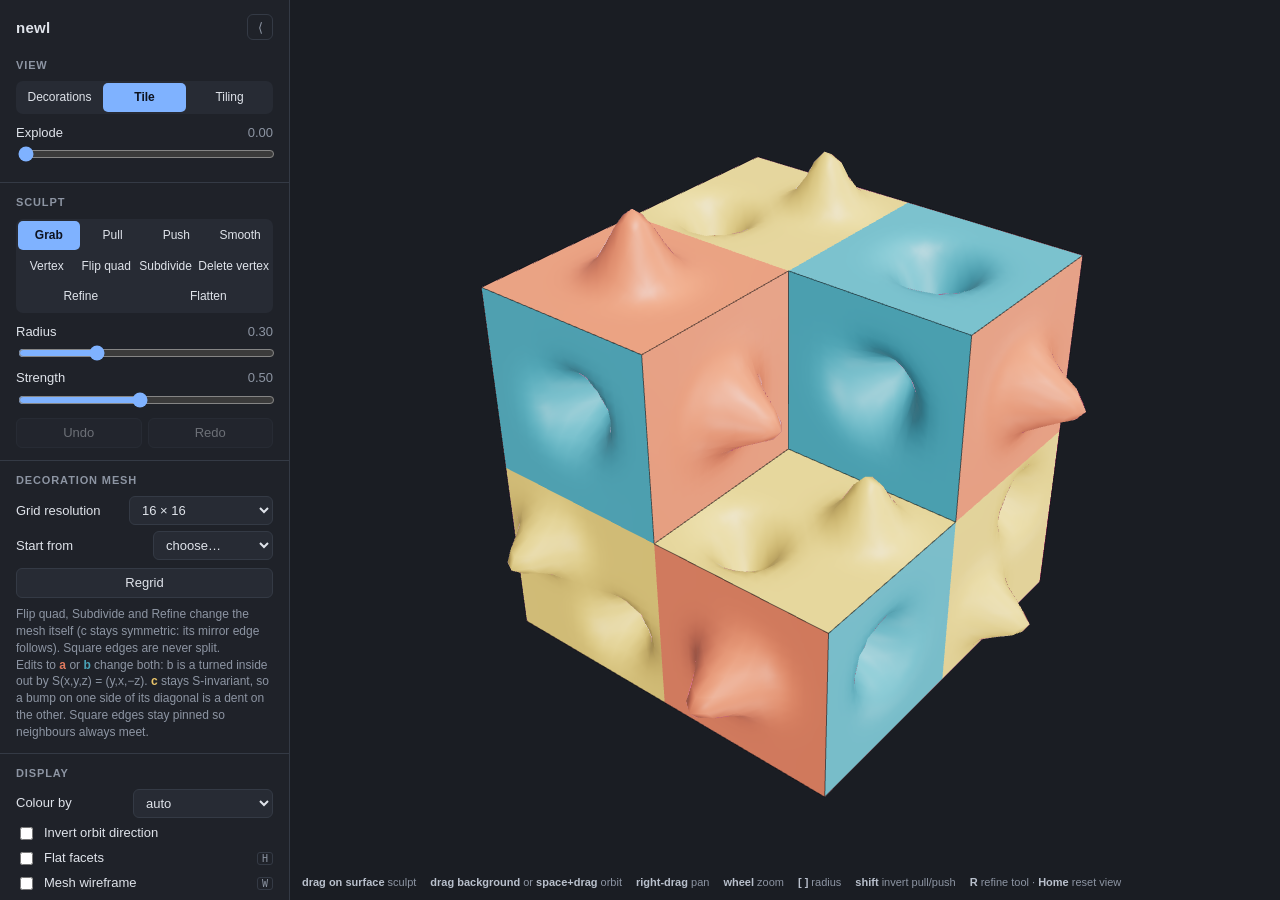
==== index.html @ 696ed571 "newl: general triangle meshes with vertex, flip, subdivide, refine and delete tools - Decorations ar" ====
<!doctype html>
<html lang="en">
<head>
<meta charset="utf-8">
<meta name="viewport" content="width=device-width, initial-scale=1">
<title>newl</title>
<link rel="stylesheet" href="css/style.css">
<script type="importmap">
{ "imports": {
  "three": "./vendor/three/three.module.js",
  "three/addons/": "./vendor/three/addons/"
} }
</script>
</head>
<body>
<div id="app">
  <aside id="panel">
    <header>
      <h1>newl</h1>
      <button id="panelToggle" class="icon" title="Hide panel">⟨</button>
    </header>

    <section>
      <h2>View</h2>
      <div class="seg" id="viewSeg">
        <button data-view="deco" title="Decorations a, b, c in their own frames (1)">Decorations</button>
        <button data-view="tile" title="One chair tile, 24 decorations (2)">Tile</button>
        <button data-view="tiling" title="Substitution applied n times (3)">Tiling</button>
      </div>
      <label class="row" id="levelRow">Substitution level <span class="val" id="levelVal"></span>
        <input type="range" id="level" min="1" max="3" step="1"></label>
      <label class="row" id="explodeRow">Explode <span class="val" id="explodeVal"></span>
        <input type="range" id="explode" min="0" max="1.5" step="0.01"></label>
      <label class="row" id="peelRow">Peel tiles away <span class="val" id="peelVal"></span>
        <input type="range" id="peel" min="0" max="0.95" step="0.01"></label>
    </section>

    <section>
      <h2>Sculpt</h2>
      <div class="seg tools" id="toolSeg">
        <button data-tool="grab" title="Grab: drag the surface around (G)">Grab</button>
        <button data-tool="pull" title="Pull: raise along the normal, hold Shift to push (P)">Pull</button>
        <button data-tool="push" title="Push: press in along the normal, hold Shift to pull (I)">Push</button>
        <button data-tool="smooth" title="Smooth: relax bumps (S)">Smooth</button>
        <button data-tool="vertex" title="Vertex: drag one vertex (V)">Vertex</button>
        <button data-tool="flip" title="Flip quad: click a triangle; it and its neighbour across the nearest edge form a quad, and the quad's diagonal is swapped (E)">Flip quad</button>
        <button data-tool="subdivide" title="Subdivide: split the clicked triangle into four (neighbours are split to match) (D)">Subdivide</button>
        <button data-tool="delvert" title="Delete vertex: remove an interior vertex and re-triangulate the hole left by its triangles (X)">Delete vertex</button>
        <button data-tool="refine" title="Refine: subdivide all triangles under the brush radius (R)">Refine</button>
        <button data-tool="flatten" title="Flatten: return toward the flat square (F)">Flatten</button>
      </div>
      <label class="row">Radius <span class="val" id="radiusVal"></span>
        <input type="range" id="radius" min="0.05" max="0.9" step="0.01"></label>
      <label class="row">Strength <span class="val" id="strengthVal"></span>
        <input type="range" id="strength" min="0.05" max="1" step="0.01"></label>
      <div class="btns">
        <button id="undo" title="Undo (⌘Z)">Undo</button>
        <button id="redo" title="Redo (⇧⌘Z)">Redo</button>
      </div>
    </section>

    <section>
      <h2>Decoration mesh</h2>
      <label class="row">Grid resolution
        <select id="res">
          <option value="2">2 × 2 (polyhedron)</option><option value="3">3 × 3</option><option value="4">4 × 4</option>
          <option value="6">6 × 6</option><option value="8">8 × 8</option><option value="12">12 × 12</option>
          <option value="16">16 × 16</option><option value="24">24 × 24</option>
          <option value="32">32 × 32</option><option value="48">48 × 48</option>
        </select></label>
      <label class="row">Start from
        <select id="preset">
          <option value="">choose…</option>
          <option value="flat">Flat</option><option value="bumps">Bumps</option>
          <option value="waves">Waves</option><option value="knob">Knob</option>
        </select></label>
      <div class="btns"><button id="regrid" title="Replace the mesh by a regular grid, keeping the shape (drops flips and refinement)">Regrid</button></div>
      <p class="note">Flip quad, Subdivide and Refine change the mesh itself (c stays symmetric: its mirror edge follows). Square edges are never split.<br>Edits to <b class="ta">a</b> or <b class="tb">b</b> change both: b is a turned inside out by
        S(x,y,z) = (y,x,−z). <b class="tc">c</b> stays S-invariant, so a bump on one side of its diagonal is a dent on the other.
        Square edges stay pinned so neighbours always meet.</p>
    </section>

    <section>
      <h2>Display</h2>
      <label class="row">Colour by
        <select id="colorBy">
          <option value="auto">auto</option><option value="type">decoration (a/b/c)</option>
          <option value="tile">tile</option><option value="both">tile + decoration</option>
        </select></label>
      <label class="check"><input type="checkbox" id="invertOrbit"> Invert orbit direction</label>
      <label class="check"><input type="checkbox" id="flat"> Flat facets <kbd>H</kbd></label>
      <label class="check"><input type="checkbox" id="wire"> Mesh wireframe <kbd>W</kbd></label>
      <label class="check"><input type="checkbox" id="outlines"> Tile outlines <kbd>O</kbd></label>
      <label class="check"><input type="checkbox" id="backfaces"> Mark inside-out surface (red)</label>
      <div class="legend"><span class="sw ta"></span>a <span class="sw tb"></span>b <span class="sw tc"></span>c</div>
    </section>

    <section>
      <h2>File</h2>
      <div class="btns">
        <button id="saveJson" title="Save decorations as JSON">Save</button>
        <button id="loadJson" title="Load decorations from JSON">Load</button>
        <button id="exportMma" title="Mathematica triangle lists for a, b, c and the whole tile">Mathematica</button>
      </div>
      <div class="btns">
        <button id="stlTile" title="Binary STL of one decorated tile">STL tile</button>
        <button id="stlView" title="Binary STL of what is shown">STL view</button>
      </div>
      <input type="file" id="fileIn" accept=".json,application/json" hidden>
    </section>

    <footer>
      <div id="stats"></div>
    </footer>
  </aside>

  <main id="stage">
    <canvas id="view"></canvas>
    <button id="panelShow" class="icon" title="Show panel">⟩</button>
    <div id="help">
      <span><b>drag on surface</b> sculpt</span>
      <span><b>drag background</b> or <b>space+drag</b> orbit</span>
      <span><b>right-drag</b> pan</span>
      <span><b>wheel</b> zoom</span>
      <span><b>[ ]</b> radius</span>
      <span><b>shift</b> invert pull/push</span>
      <span><b>R</b> refine tool · <b>Home</b> reset view</span>
    </div>
    <div id="toast"></div>
  </main>
</div>
<script type="module" src="js/app.js"></script>
</body>
</html>
---- css/style.css ----
:root {
  --bg: #16181d;
  --panel: #1f2229;
  --panel-2: #272b34;
  --line: #343a45;
  --text: #dfe3ea;
  --muted: #8d95a3;
  --accent: #7fb2ff;
  --ta: #e07a5f;
  --tb: #4aa3b8;
  --tc: #e9c46a;
}

* { box-sizing: border-box; }
html, body { margin: 0; height: 100%; background: var(--bg); color: var(--text);
  font: 13px/1.4 -apple-system, BlinkMacSystemFont, "Segoe UI", Roboto, sans-serif; }

#app { display: flex; height: 100vh; height: 100dvh; }

#panel { width: 290px; flex: none; background: var(--panel); border-right: 1px solid var(--line);
  overflow-y: auto; display: flex; flex-direction: column; }
#app.collapsed #panel { display: none; }
#panel header { display: flex; align-items: center; justify-content: space-between; padding: 14px 16px 6px; }
h1 { font-size: 15px; margin: 0; font-weight: 650; letter-spacing: .02em; }
h2 { font-size: 11px; text-transform: uppercase; letter-spacing: .08em; color: var(--muted); margin: 0 0 8px; font-weight: 600; }
section { padding: 12px 16px; border-bottom: 1px solid var(--line); }
footer { padding: 10px 16px; color: var(--muted); font-size: 11px; margin-top: auto; }

.seg { display: flex; background: var(--panel-2); border-radius: 7px; padding: 2px; gap: 2px; margin-bottom: 10px; }
.seg button { flex: 1; border: 0; background: transparent; color: var(--text); padding: 6px 2px; border-radius: 5px;
  cursor: pointer; font: inherit; font-size: 12px; }
.seg button:hover { background: #313643; }
.seg button.on { background: var(--accent); color: #0d1320; font-weight: 600; }

.row { display: grid; grid-template-columns: 1fr auto; align-items: center; gap: 2px 8px; margin: 6px 0; }
.row input[type=range], .row select { grid-column: 1 / -1; width: 100%; }
.row select { grid-column: auto; width: auto; min-width: 120px; }
.val { color: var(--muted); font-variant-numeric: tabular-nums; }
input[type=range] { accent-color: var(--accent); }
select, .btns button { background: var(--panel-2); color: var(--text); border: 1px solid var(--line); border-radius: 6px;
  padding: 5px 8px; font: inherit; }
.btns { display: flex; gap: 6px; margin-top: 8px; }
.btns button { flex: 1; cursor: pointer; }
.btns button:hover:not(:disabled) { border-color: var(--accent); }
.btns button:disabled { opacity: .4; cursor: default; }
.check { display: flex; align-items: center; gap: 8px; margin: 6px 0; cursor: pointer; }
.check kbd { margin-left: auto; }
kbd { font: 10px ui-monospace, monospace; color: var(--muted); border: 1px solid var(--line); border-radius: 3px; padding: 0 4px; }
.note { color: var(--muted); font-size: 12px; margin: 8px 0 0; }
.ta { color: var(--ta); } .tb { color: var(--tb); } .tc { color: var(--tc); }
.legend { display: flex; align-items: center; gap: 6px; color: var(--muted); margin-top: 6px; }
.sw { width: 12px; height: 12px; border-radius: 3px; display: inline-block; margin-left: 6px; }
.sw.ta { background: var(--ta); } .sw.tb { background: var(--tb); } .sw.tc { background: var(--tc); }

#stage { position: relative; flex: 1; min-width: 0; }
#view { width: 100%; height: 100%; display: block; touch-action: none; outline: none; }
#help { position: absolute; left: 12px; right: 12px; bottom: 10px; display: flex; flex-wrap: wrap; gap: 4px 14px;
  color: var(--muted); font-size: 11px; pointer-events: none; }
#help b { color: #b9c0cc; font-weight: 600; }
.icon { background: transparent; border: 1px solid var(--line); color: var(--muted); border-radius: 6px; width: 26px; height: 26px; cursor: pointer; }
#panelShow { position: absolute; top: 10px; left: 10px; display: none; background: var(--panel); }
#app.collapsed #panelShow { display: block; }
#toast { position: absolute; top: 12px; left: 50%; transform: translateX(-50%); background: var(--panel-2); border: 1px solid var(--line);
  padding: 6px 12px; border-radius: 6px; opacity: 0; transition: opacity .25s; pointer-events: none; }
#toast.show { opacity: 1; }

@media (max-width: 720px) {
  #app { flex-direction: column-reverse; }
  #panel { width: 100%; max-height: 45vh; border-right: 0; border-top: 1px solid var(--line); }
  #help { display: none; }
}
.seg.tools { flex-wrap: wrap; }
.seg.tools button { flex: 1 0 22%; white-space: nowrap; }
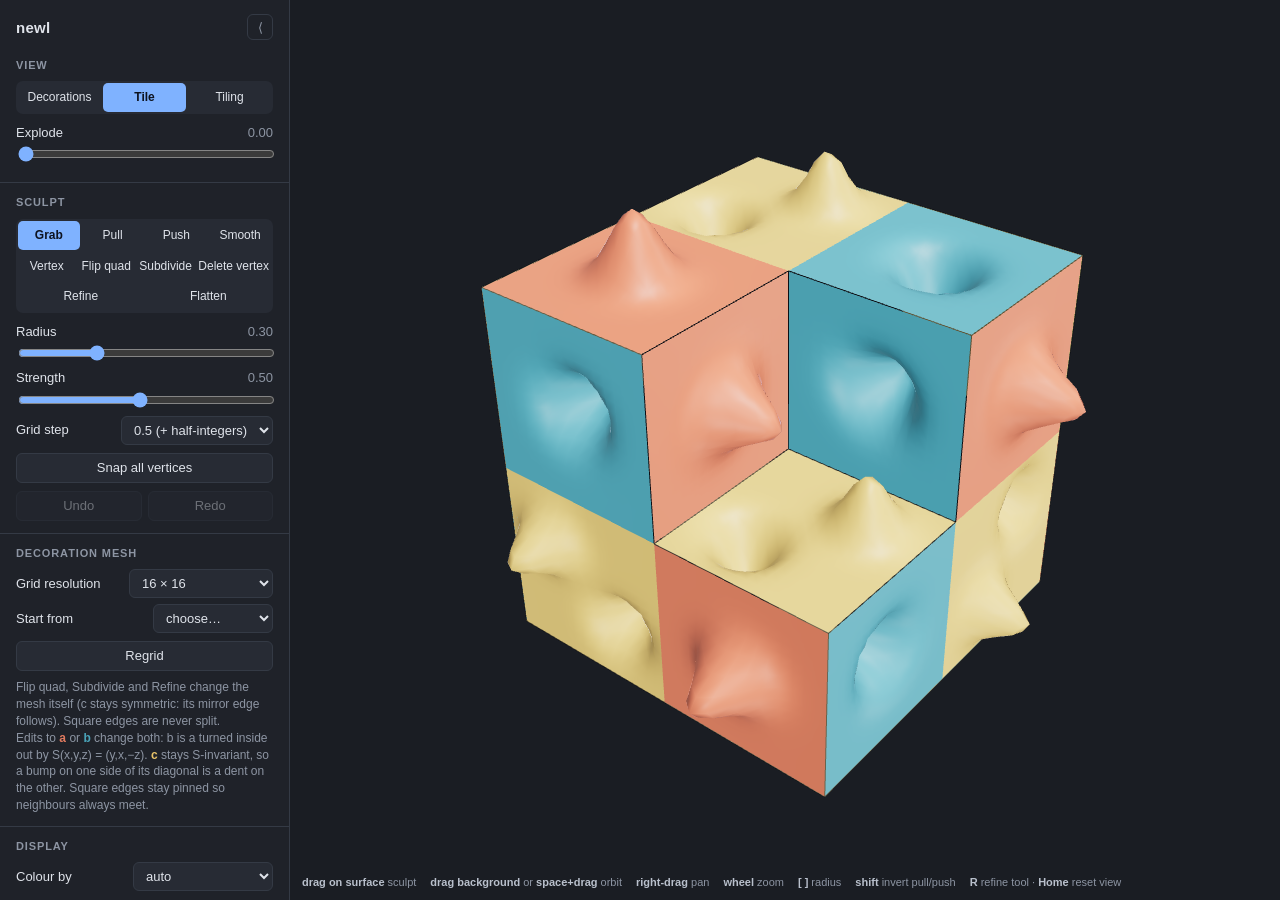
==== commit baf1becd: "newl: glued-face cancellation, flip/delete fixes, snap to 3D grid - Cancel coincident glued faces (a" ====
--- a/index.html
+++ b/index.html
@@ -53,6 +53,9 @@
         <input type="range" id="radius" min="0.05" max="0.9" step="0.01"></label>
       <label class="row">Strength <span class="val" id="strengthVal"></span>
         <input type="range" id="strength" min="0.05" max="1" step="0.01"></label>
+      <label class="row" title="Vertex tool: dragged vertices always land on the 3D lattice of multiples of the step, in the decoration's own frame">Grid step
+        <select id="snapStep"><option value="1">1 (integers)</option><option value="0.5">0.5 (+ half-integers)</option><option value="0.25">0.25</option><option value="0.125">0.125</option></select></label>
+      <div class="btns"><button id="snapAll" title="Move every free vertex to its nearest lattice point (undoable)">Snap all vertices</button></div>
       <div class="btns">
         <button id="undo" title="Undo (⌘Z)">Undo</button>
         <button id="redo" title="Redo (⇧⌘Z)">Redo</button>
@@ -88,10 +91,11 @@
           <option value="tile">tile</option><option value="both">tile + decoration</option>
         </select></label>
       <label class="check"><input type="checkbox" id="invertOrbit"> Invert orbit direction</label>
+      <label class="check" title="Where two decorations sit face to face on the same square (a|b, c|c) the glued faces cancel: not drawn, not exported. The meshes are kept."><input type="checkbox" id="cancel"> Cancel glued faces</label>
       <label class="check"><input type="checkbox" id="flat"> Flat facets <kbd>H</kbd></label>
       <label class="check"><input type="checkbox" id="wire"> Mesh wireframe <kbd>W</kbd></label>
       <label class="check"><input type="checkbox" id="outlines"> Tile outlines <kbd>O</kbd></label>
-      <label class="check"><input type="checkbox" id="backfaces"> Mark inside-out surface (red)</label>
+      <label class="check"><input type="checkbox" id="backfaces"> Mark inside-out surface (transparent pink)</label>
       <div class="legend"><span class="sw ta"></span>a <span class="sw tb"></span>b <span class="sw tc"></span>c</div>
     </section>
 
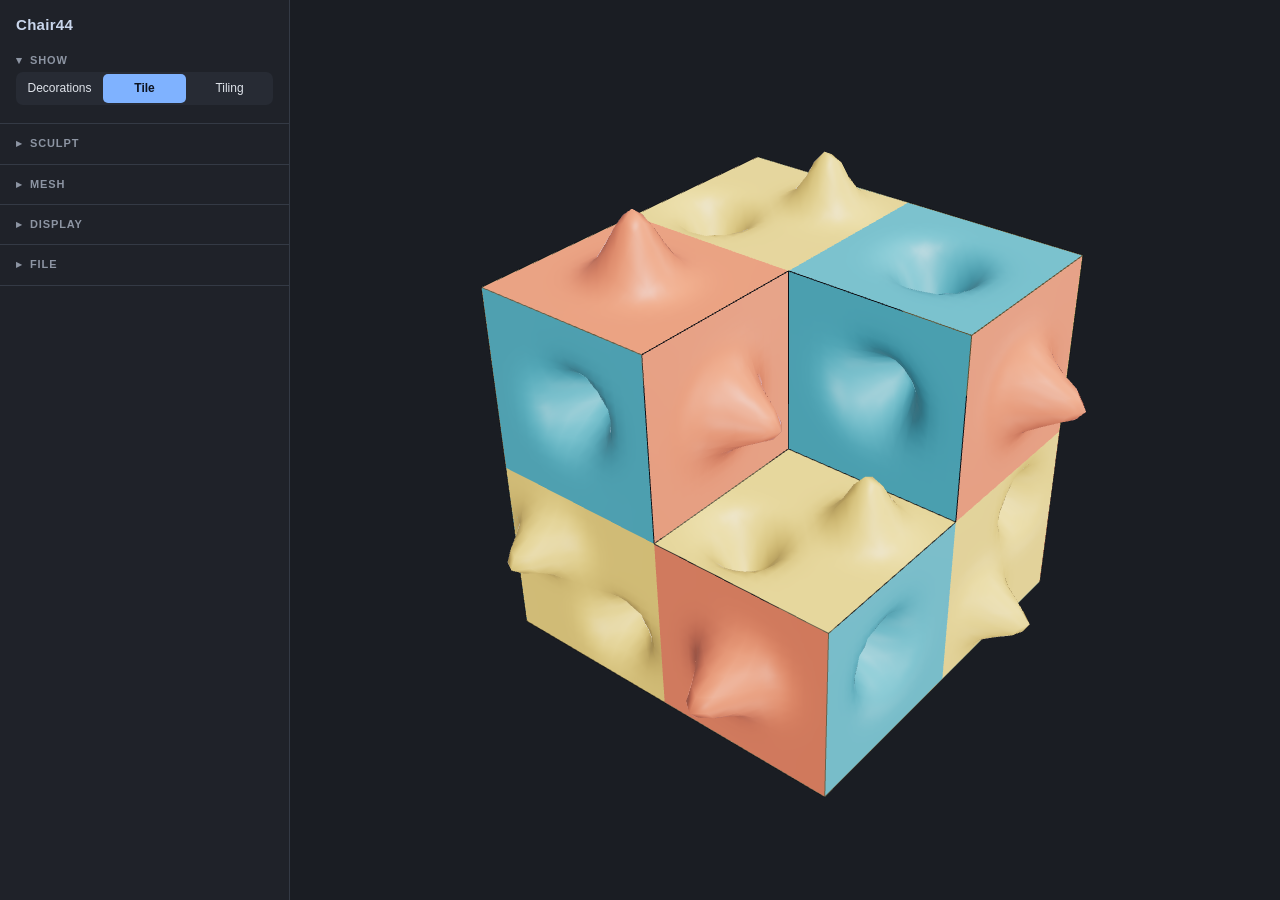
==== commit acb16f2d: "Chair44: rename to chair44-drawer, interface cleanup, collapsible persistent menus Co-Authored-By: C" ====
--- a/index.html
+++ b/index.html
@@ -3,7 +3,7 @@
 <head>
 <meta charset="utf-8">
 <meta name="viewport" content="width=device-width, initial-scale=1">
-<title>newl</title>
+<title>Chair44</title>
 <link rel="stylesheet" href="css/style.css">
 <script type="importmap">
 { "imports": {
@@ -16,12 +16,11 @@
 <div id="app">
   <aside id="panel">
     <header>
-      <h1>newl</h1>
-      <button id="panelToggle" class="icon" title="Hide panel">⟨</button>
+      <h1><a href="https://arxiv.org/abs/2609.24779" target="_blank" rel="noopener">Chair44</a></h1>
     </header>
 
-    <section>
-      <h2>View</h2>
+    <details class="sec">
+      <summary>Show</summary>
       <div class="seg" id="viewSeg">
         <button data-view="deco" title="Decorations a, b, c in their own frames (1)">Decorations</button>
         <button data-view="tile" title="One chair tile, 24 decorations (2)">Tile</button>
@@ -29,41 +28,30 @@
       </div>
       <label class="row" id="levelRow">Substitution level <span class="val" id="levelVal"></span>
         <input type="range" id="level" min="1" max="3" step="1"></label>
-      <label class="row" id="explodeRow">Explode <span class="val" id="explodeVal"></span>
-        <input type="range" id="explode" min="0" max="1.5" step="0.01"></label>
       <label class="row" id="peelRow">Peel tiles away <span class="val" id="peelVal"></span>
         <input type="range" id="peel" min="0" max="0.95" step="0.01"></label>
-    </section>
+    </details>
 
-    <section>
-      <h2>Sculpt</h2>
+    <details class="sec">
+      <summary>Sculpt</summary>
       <div class="seg tools" id="toolSeg">
         <button data-tool="grab" title="Grab: drag the surface around (G)">Grab</button>
-        <button data-tool="pull" title="Pull: raise along the normal, hold Shift to push (P)">Pull</button>
-        <button data-tool="push" title="Push: press in along the normal, hold Shift to pull (I)">Push</button>
-        <button data-tool="smooth" title="Smooth: relax bumps (S)">Smooth</button>
-        <button data-tool="vertex" title="Vertex: drag one vertex (V)">Vertex</button>
+        <button data-tool="vertex" title="Move vertex: drag one vertex (V)">Move vertex</button>
         <button data-tool="flip" title="Flip quad: click a triangle; it and its neighbour across the nearest edge form a quad, and the quad's diagonal is swapped (E)">Flip quad</button>
         <button data-tool="subdivide" title="Subdivide: split the clicked triangle into four (neighbours are split to match) (D)">Subdivide</button>
         <button data-tool="delvert" title="Delete vertex: remove an interior vertex and re-triangulate the hole left by its triangles (X)">Delete vertex</button>
-        <button data-tool="refine" title="Refine: subdivide all triangles under the brush radius (R)">Refine</button>
         <button data-tool="flatten" title="Flatten: return toward the flat square (F)">Flatten</button>
       </div>
-      <label class="row">Radius <span class="val" id="radiusVal"></span>
-        <input type="range" id="radius" min="0.05" max="0.9" step="0.01"></label>
-      <label class="row">Strength <span class="val" id="strengthVal"></span>
-        <input type="range" id="strength" min="0.05" max="1" step="0.01"></label>
-      <label class="row" title="Vertex tool: dragged vertices always land on the 3D lattice of multiples of the step, in the decoration's own frame">Grid step
-        <select id="snapStep"><option value="1">1 (integers)</option><option value="0.5">0.5 (+ half-integers)</option><option value="0.25">0.25</option><option value="0.125">0.125</option></select></label>
-      <div class="btns"><button id="snapAll" title="Move every free vertex to its nearest lattice point (undoable)">Snap all vertices</button></div>
+      <label class="row inline">Radius <input type="range" id="radius" min="0.05" max="0.9" step="0.01"><span class="val" id="radiusVal"></span></label>
+      <label class="row inline">Strength <input type="range" id="strength" min="0.05" max="1" step="0.01"><span class="val" id="strengthVal"></span></label>
       <div class="btns">
         <button id="undo" title="Undo (⌘Z)">Undo</button>
         <button id="redo" title="Redo (⇧⌘Z)">Redo</button>
       </div>
-    </section>
+    </details>
 
-    <section>
-      <h2>Decoration mesh</h2>
+    <details class="sec">
+      <summary>Mesh</summary>
       <label class="row">Grid resolution
         <select id="res">
           <option value="2">2 × 2 (polyhedron)</option><option value="3">3 × 3</option><option value="4">4 × 4</option>
@@ -78,58 +66,30 @@
           <option value="waves">Waves</option><option value="knob">Knob</option>
         </select></label>
       <div class="btns"><button id="regrid" title="Replace the mesh by a regular grid, keeping the shape (drops flips and refinement)">Regrid</button></div>
-      <p class="note">Flip quad, Subdivide and Refine change the mesh itself (c stays symmetric: its mirror edge follows). Square edges are never split.<br>Edits to <b class="ta">a</b> or <b class="tb">b</b> change both: b is a turned inside out by
-        S(x,y,z) = (y,x,−z). <b class="tc">c</b> stays S-invariant, so a bump on one side of its diagonal is a dent on the other.
-        Square edges stay pinned so neighbours always meet.</p>
-    </section>
+    </details>
 
-    <section>
-      <h2>Display</h2>
-      <label class="row">Colour by
-        <select id="colorBy">
-          <option value="auto">auto</option><option value="type">decoration (a/b/c)</option>
-          <option value="tile">tile</option><option value="both">tile + decoration</option>
-        </select></label>
-      <label class="check"><input type="checkbox" id="invertOrbit"> Invert orbit direction</label>
-      <label class="check" title="Where two decorations sit face to face on the same square (a|b, c|c) the glued faces cancel: not drawn, not exported. The meshes are kept."><input type="checkbox" id="cancel"> Cancel glued faces</label>
-      <label class="check"><input type="checkbox" id="flat"> Flat facets <kbd>H</kbd></label>
-      <label class="check"><input type="checkbox" id="wire"> Mesh wireframe <kbd>W</kbd></label>
-      <label class="check"><input type="checkbox" id="outlines"> Tile outlines <kbd>O</kbd></label>
-      <label class="check"><input type="checkbox" id="backfaces"> Mark inside-out surface (transparent pink)</label>
-      <div class="legend"><span class="sw ta"></span>a <span class="sw tb"></span>b <span class="sw tc"></span>c</div>
-    </section>
+    <details class="sec">
+      <summary>Display</summary>
+      <label class="check"><input type="checkbox" id="flat"> Flat facets</label>
+      <label class="check"><input type="checkbox" id="wire"> Show mesh</label>
+    </details>
 
-    <section>
-      <h2>File</h2>
+    <details class="sec">
+      <summary>File</summary>
       <div class="btns">
-        <button id="saveJson" title="Save decorations as JSON">Save</button>
-        <button id="loadJson" title="Load decorations from JSON">Load</button>
-        <button id="exportMma" title="Mathematica triangle lists for a, b, c and the whole tile">Mathematica</button>
+        <button id="saveStl" title="Binary STL of what is shown">Save STL</button>
       </div>
       <div class="btns">
-        <button id="stlTile" title="Binary STL of one decorated tile">STL tile</button>
-        <button id="stlView" title="Binary STL of what is shown">STL view</button>
+        <button id="saveJson" title="Save the decorations as JSON">Save State</button>
+        <button id="loadJson" title="Load decorations from JSON">Load State</button>
       </div>
       <input type="file" id="fileIn" accept=".json,application/json" hidden>
-    </section>
+    </details>
 
-    <footer>
-      <div id="stats"></div>
-    </footer>
   </aside>
 
   <main id="stage">
     <canvas id="view"></canvas>
-    <button id="panelShow" class="icon" title="Show panel">⟩</button>
-    <div id="help">
-      <span><b>drag on surface</b> sculpt</span>
-      <span><b>drag background</b> or <b>space+drag</b> orbit</span>
-      <span><b>right-drag</b> pan</span>
-      <span><b>wheel</b> zoom</span>
-      <span><b>[ ]</b> radius</span>
-      <span><b>shift</b> invert pull/push</span>
-      <span><b>R</b> refine tool · <b>Home</b> reset view</span>
-    </div>
     <div id="toast"></div>
   </main>
 </div>
--- a/css/style.css
+++ b/css/style.css
@@ -71,3 +71,13 @@
 }
 .seg.tools { flex-wrap: wrap; }
 .seg.tools button { flex: 1 0 22%; white-space: nowrap; }
+
+h1 a { color: #c9d6ec; text-decoration: none; }
+details.sec { padding: 8px 16px; border-bottom: 1px solid var(--line); }
+details.sec > summary { cursor: pointer; list-style: none; font-size: 11px; text-transform: uppercase; letter-spacing: .08em;
+  color: var(--muted); font-weight: 600; padding: 4px 0; user-select: none; }
+details.sec > summary::-webkit-details-marker { display: none; }
+details.sec > summary::before { content: "▾"; display: inline-block; width: 14px; }
+details.sec:not([open]) > summary::before { content: "▸"; }
+.row.inline { grid-template-columns: 58px 1fr 34px; }
+.row.inline input[type=range] { grid-column: auto; }
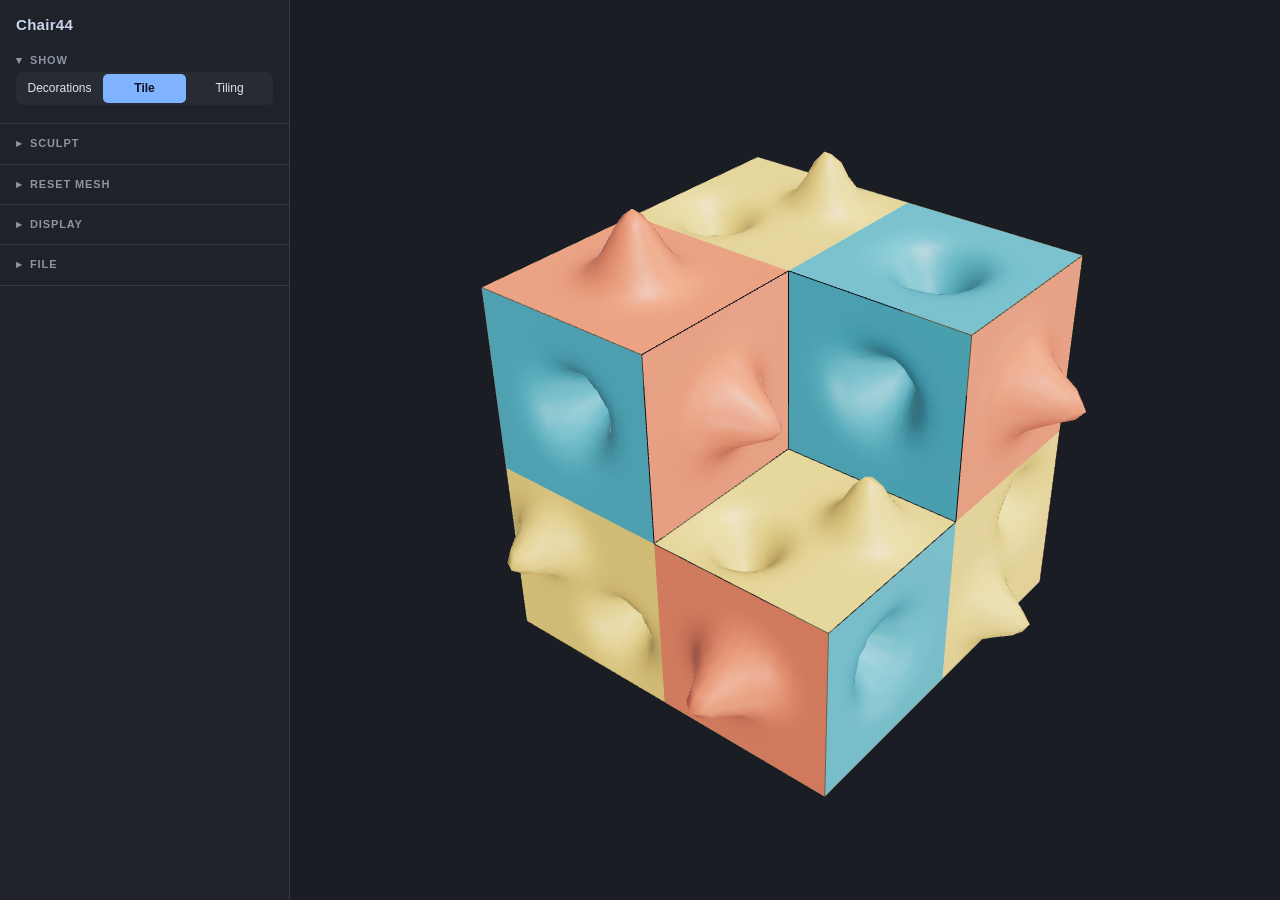
==== commit 6e35d2a6: "Remove radius/strength sliders and deco labels, Reset Mesh heading, mesh render order fix Co-Authore" ====
--- a/index.html
+++ b/index.html
@@ -4,7 +4,7 @@
 <meta charset="utf-8">
 <meta name="viewport" content="width=device-width, initial-scale=1">
 <title>Chair44</title>
-<link rel="stylesheet" href="css/style.css">
+<link rel="stylesheet" href="css/style.css?v=202610292041">
 <script type="importmap">
 { "imports": {
   "three": "./vendor/three/three.module.js",
@@ -42,8 +42,6 @@
         <button data-tool="delvert" title="Delete vertex: remove an interior vertex and re-triangulate the hole left by its triangles (X)">Delete vertex</button>
         <button data-tool="flatten" title="Flatten: return toward the flat square (F)">Flatten</button>
       </div>
-      <label class="row inline">Radius <input type="range" id="radius" min="0.05" max="0.9" step="0.01"><span class="val" id="radiusVal"></span></label>
-      <label class="row inline">Strength <input type="range" id="strength" min="0.05" max="1" step="0.01"><span class="val" id="strengthVal"></span></label>
       <div class="btns">
         <button id="undo" title="Undo (⌘Z)">Undo</button>
         <button id="redo" title="Redo (⇧⌘Z)">Redo</button>
@@ -51,7 +49,7 @@
     </details>
 
     <details class="sec">
-      <summary>Mesh</summary>
+      <summary>Reset Mesh</summary>
       <label class="row">Grid resolution
         <select id="res">
           <option value="2">2 × 2 (polyhedron)</option><option value="3">3 × 3</option><option value="4">4 × 4</option>
@@ -93,6 +91,6 @@
     <div id="toast"></div>
   </main>
 </div>
-<script type="module" src="js/app.js"></script>
+<script type="module" src="js/app.js?v=202610292041"></script>
 </body>
 </html>
